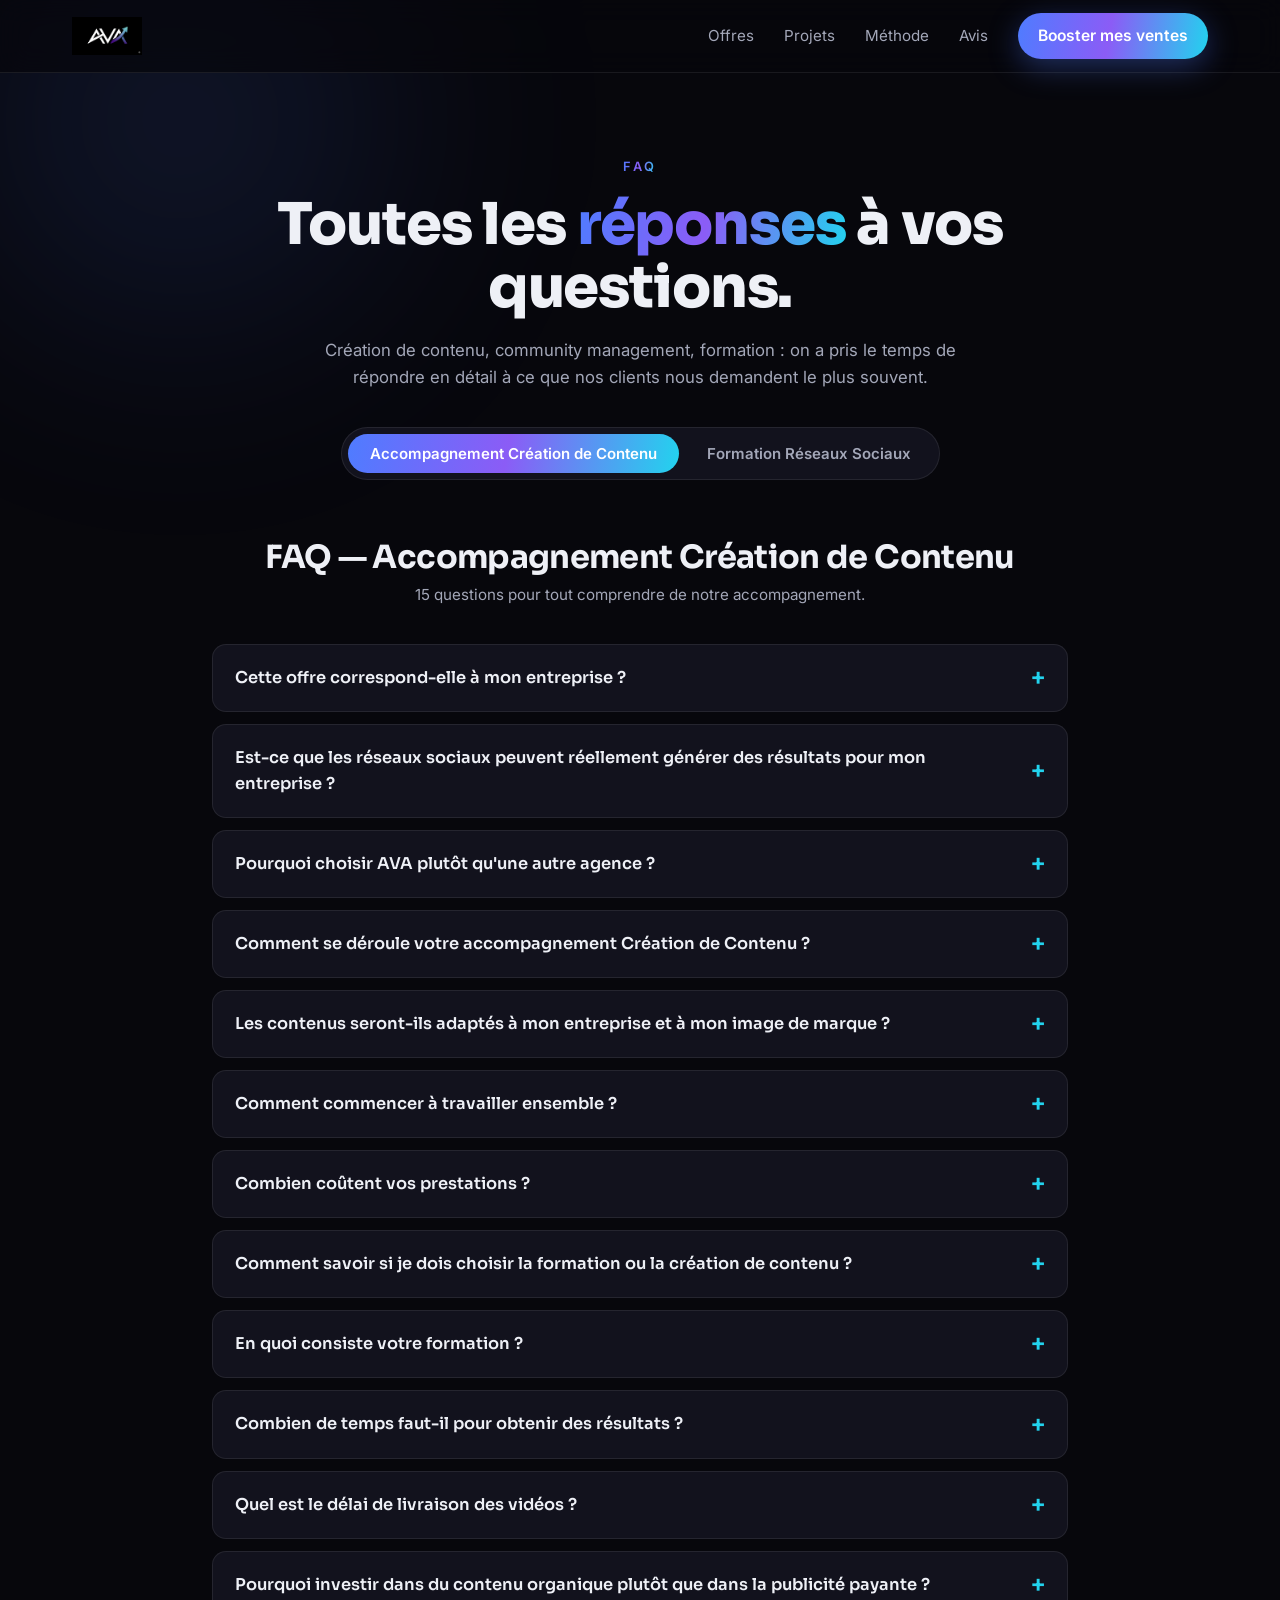
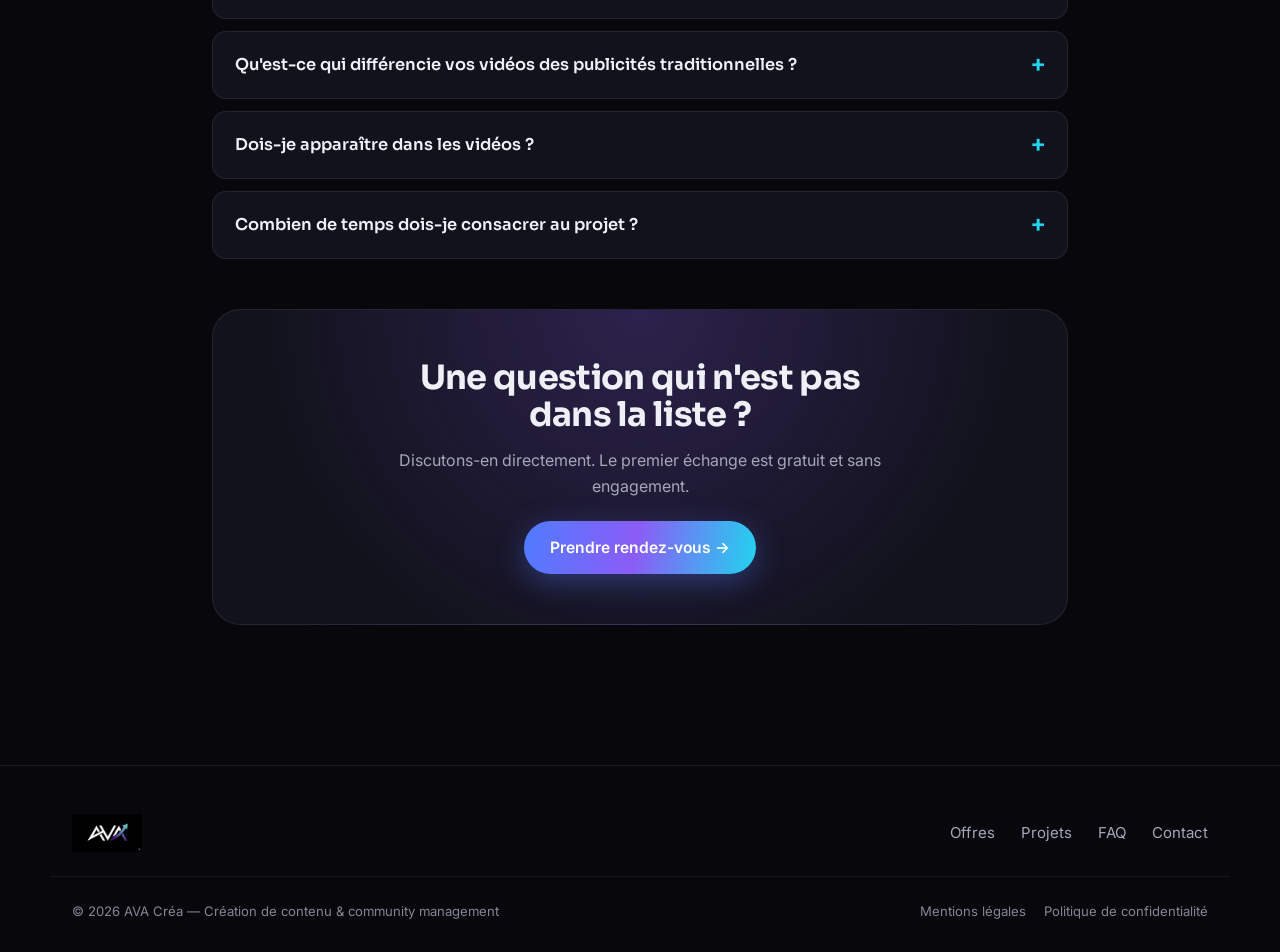
==== faq.html @ 5c10e9db "finir site AVA Créa : FAQ Ava intégrée, page faq dédiée, bloc preuve, pages légales, SEO - 9 réponse" ====
<!doctype html>
<html lang="fr">
<head>
<meta charset="utf-8" />
<meta name="viewport" content="width=device-width, initial-scale=1" />
<title>FAQ — AVA Créa</title>
<meta name="description" content="Toutes les réponses à vos questions sur la création de contenu vidéo, le community management et la formation réseaux sociaux par AVA Créa." />
<link rel="canonical" href="https://avacrea.fr/faq.html" />
<link rel="icon" type="image/png" href="images/logo-ava-noir.png" />

<!-- Open Graph -->
<meta property="og:type" content="website" />
<meta property="og:locale" content="fr_FR" />
<meta property="og:site_name" content="AVA Créa" />
<meta property="og:title" content="FAQ — AVA Créa" />
<meta property="og:description" content="Toutes les réponses à vos questions sur l'accompagnement Création de Contenu et la Formation Réseaux Sociaux." />
<meta property="og:url" content="https://avacrea.fr/faq.html" />
<meta property="og:image" content="https://avacrea.fr/images/og-cover.jpg" />

<link rel="preconnect" href="https://fonts.googleapis.com">
<link rel="preconnect" href="https://fonts.gstatic.com" crossorigin>
<link href="https://fonts.googleapis.com/css2?family=Sora:wght@400;500;600;700;800&family=Inter:wght@300;400;500;600;700&display=swap" rel="stylesheet">
<style>
:root{
  --bg:#07070c; --bg2:#0d0d16; --card:#12121d; --line:rgba(255,255,255,.08);
  --txt:#eef0f6; --muted:#a3a7b8;
  --b:#4f7cff; --v:#8b5cf6; --c:#22d3ee;
  --grad:linear-gradient(100deg,#4f7cff 0%,#8b5cf6 48%,#22d3ee 100%);
  --grad-soft:linear-gradient(100deg,rgba(79,124,255,.18),rgba(139,92,246,.14),rgba(34,211,238,.16));
  --maxw:900px;
}
*{box-sizing:border-box;margin:0;padding:0}
html{scroll-behavior:smooth}
body{background:var(--bg);color:var(--txt);font-family:Inter,system-ui,sans-serif;line-height:1.6;overflow-x:hidden;-webkit-font-smoothing:antialiased}
h1,h2,h3{font-family:Sora,sans-serif;line-height:1.1;letter-spacing:-.02em}
a{color:inherit;text-decoration:none}
.wrap{max-width:var(--maxw);margin:0 auto;padding:0 22px}
.grad-txt{background:var(--grad);-webkit-background-clip:text;background-clip:text;color:transparent}
.btn{display:inline-flex;align-items:center;gap:.5em;font-weight:600;font-size:.98rem;padding:14px 26px;border-radius:999px;cursor:pointer;border:0;transition:.25s transform,.25s box-shadow}
.btn-primary{background:var(--grad);color:#fff;box-shadow:0 8px 30px rgba(79,124,255,.35)}
.btn-primary:hover{transform:translateY(-2px);box-shadow:0 12px 40px rgba(139,92,246,.5)}
.btn-ghost{background:rgba(255,255,255,.05);color:var(--txt);border:1px solid var(--line)}
.btn-ghost:hover{background:rgba(255,255,255,.1)}
.eyebrow{font-family:Inter;font-weight:600;font-size:.8rem;letter-spacing:.22em;text-transform:uppercase}
.glow{position:fixed;inset:0;z-index:-1;pointer-events:none}
.glow:before{content:"";position:absolute;width:600px;height:600px;border-radius:50%;filter:blur(120px);opacity:.4;background:radial-gradient(circle,rgba(79,124,255,.5),transparent 70%);top:-180px;left:-120px}

/* NAV */
nav{position:sticky;top:0;z-index:50;backdrop-filter:blur(14px);background:rgba(7,7,12,.7);border-bottom:1px solid var(--line)}
nav .nav-wrap{max-width:1180px;margin:0 auto;padding:0 22px;display:flex;align-items:center;justify-content:space-between;height:72px}
.logo{display:flex;align-items:center;gap:10px;font-family:Sora;font-weight:800;font-size:1.25rem}
.logo img{height:38px;width:auto}
nav .links{display:flex;align-items:center;gap:30px;font-size:.95rem;color:var(--muted)}
nav .links a:hover{color:var(--txt)}
@media(max-width:720px){nav .links{display:none}}

/* HERO */
.hero{text-align:center;padding:80px 0 30px}
.hero h1{font-size:clamp(2.2rem,5vw,3.6rem);font-weight:800;max-width:18ch;margin:0 auto 18px}
.hero p{color:var(--muted);font-size:1.05rem;max-width:60ch;margin:0 auto 36px}
.tabs{display:inline-flex;background:var(--card);border:1px solid var(--line);border-radius:999px;padding:6px;gap:6px}
.tab{padding:10px 22px;border-radius:999px;cursor:pointer;font-weight:600;font-size:.94rem;color:var(--muted);background:transparent;border:0;font-family:inherit;transition:.2s}
.tab.active{background:var(--grad);color:#fff}
.tab:not(.active):hover{color:var(--txt)}

/* FAQ blocks */
.faq-section{padding:30px 0 80px}
.faq-block{display:none}
.faq-block.active{display:block}
.faq-block h2{font-size:clamp(1.4rem,2.6vw,2rem);font-weight:700;text-align:center;margin-bottom:8px}
.faq-block .sub-head{color:var(--muted);text-align:center;margin-bottom:36px;font-size:.95rem}
.faq-list{display:grid;gap:12px}
.faq-list details{background:var(--card);border:1px solid var(--line);border-radius:14px;padding:0 22px;transition:.2s border-color}
.faq-list details[open]{border-color:rgba(139,92,246,.4)}
.faq-list summary{cursor:pointer;list-style:none;padding:20px 0;font-family:Sora;font-weight:600;font-size:1.02rem;display:flex;justify-content:space-between;gap:16px;align-items:center}
.faq-list summary::-webkit-details-marker{display:none}
.faq-list summary:after{content:"+";font-size:1.5rem;color:var(--c);transition:.2s;line-height:1;flex-shrink:0}
.faq-list details[open] summary:after{transform:rotate(45deg)}
.faq-list .a{color:var(--muted);padding:0 0 22px;font-size:.97rem;white-space:pre-line;line-height:1.7}

/* FINAL CTA */
.final{position:relative;text-align:center;border:1px solid var(--line);border-radius:28px;padding:50px 24px;background:radial-gradient(circle at 50% 0%,rgba(139,92,246,.22),transparent 70%),var(--card);margin-top:50px}
.final h3{font-size:clamp(1.4rem,3vw,2.1rem);max-width:20ch;margin:0 auto 14px;font-family:Sora;font-weight:700}
.final p{color:var(--muted);max-width:54ch;margin:0 auto 22px}

/* FOOTER */
footer{border-top:1px solid var(--line);padding:48px 0 30px;margin-top:60px;color:var(--muted)}
footer .grid{max-width:1180px;margin:0 auto;padding:0 22px;display:flex;justify-content:space-between;gap:30px;flex-wrap:wrap;align-items:center}
footer .grid .links{display:flex;gap:26px;flex-wrap:wrap;font-size:.94rem}
footer .legal{max-width:1180px;margin:24px auto 0;padding:24px 22px 0;border-top:1px solid var(--line);display:flex;justify-content:space-between;gap:20px;flex-wrap:wrap;font-size:.82rem;opacity:.8}
footer .legal .links{display:flex;gap:18px;font-size:.82rem}
footer a:hover{color:#fff}
</style>

<!-- JSON-LD FAQPage : double bloc -->
<script type="application/ld+json" id="faq-schema"></script>
</head>
<body>
<div class="glow"></div>

<nav>
  <div class="nav-wrap">
    <a href="index.html" class="logo" aria-label="AVA Créa - accueil"><img src="images/logo-ava-noir.png" alt="AVA Créa"></a>
    <div class="links">
      <a href="index.html#offres">Offres</a>
      <a href="index.html#projets">Projets</a>
      <a href="index.html#process">Méthode</a>
      <a href="index.html#avis">Avis</a>
      <a href="index.html#contact" class="btn btn-primary" style="padding:10px 20px">Booster mes ventes</a>
    </div>
  </div>
</nav>

<header class="hero">
  <div class="wrap">
    <span class="eyebrow grad-txt">FAQ</span>
    <h1 style="margin-top:14px">Toutes les <span class="grad-txt">réponses</span> à vos questions.</h1>
    <p>Création de contenu, community management, formation : on a pris le temps de répondre en détail à ce que nos clients nous demandent le plus souvent.</p>
    <div class="tabs" role="tablist">
      <button class="tab active" data-target="creation" role="tab">Accompagnement Création de Contenu</button>
      <button class="tab" data-target="formation" role="tab">Formation Réseaux Sociaux</button>
    </div>
  </div>
</header>

<section class="faq-section">
  <div class="wrap">

    <div class="faq-block active" id="creation">
      <h2>FAQ — Accompagnement Création de Contenu</h2>
      <p class="sub-head">15 questions pour tout comprendre de notre accompagnement.</p>
      <div class="faq-list" id="list-creation"></div>
    </div>

    <div class="faq-block" id="formation">
      <h2>FAQ — Formation Réseaux Sociaux</h2>
      <p class="sub-head">12 questions pour savoir si la formation est faite pour vous.</p>
      <div class="faq-list" id="list-formation"></div>
    </div>

    <div class="final">
      <h3>Une question qui n'est pas dans la liste ?</h3>
      <p>Discutons-en directement. Le premier échange est gratuit et sans engagement.</p>
      <a href="index.html#contact" class="btn btn-primary">Prendre rendez-vous →</a>
    </div>
  </div>
</section>

<footer>
  <div class="grid">
    <a href="index.html" class="logo" aria-label="AVA Créa - accueil"><img src="images/logo-ava-noir.png" alt="AVA Créa"></a>
    <div class="links">
      <a href="index.html#offres">Offres</a><a href="index.html#projets">Projets</a><a href="faq.html">FAQ</a><a href="index.html#contact">Contact</a>
    </div>
  </div>
  <div class="legal">
    <div>© 2026 AVA Créa — Création de contenu &amp; community management</div>
    <div class="links">
      <a href="mentions-legales.html">Mentions légales</a>
      <a href="politique-confidentialite.html">Politique de confidentialité</a>
    </div>
  </div>
</footer>

<script>
// FAQ Création de Contenu : 9 home + 6 supplémentaires
const faqCreation = [
  ["Cette offre correspond-elle à mon entreprise ?","Chez AVA, nous accompagnons les PME, commerces, startups et entreprises ambitieuses qui souhaitent développer leur notoriété, attirer de nouveaux clients et accélérer leur croissance grâce aux réseaux sociaux.\n\nChaque entreprise est différente. C'est pourquoi nous construisons une stratégie sur mesure en fonction de votre marché, de vos objectifs et de vos ressources, que vous démarriez de zéro ou que vous disposiez déjà d'une communauté.\n\nNotre accompagnement est conçu pour les entreprises qui voient les réseaux sociaux comme un véritable levier de développement. Si vous recherchez une approche durable, basée sur la stratégie, la créativité et la performance, nous sommes faits pour travailler ensemble.\n\nEn revanche, si votre objectif est uniquement d'obtenir des résultats instantanés sans investissement ni vision à long terme, notre méthode ne sera probablement pas la plus adaptée."],
  ["Est-ce que les réseaux sociaux peuvent réellement générer des résultats pour mon entreprise ?","Oui, à condition de s'appuyer sur une stratégie solide et de travailler avec régularité.\n\nChez AVA, nous ne cherchons pas à courir après les tendances du moment ou la viralité à tout prix. Nous créons des contenus vidéo stratégiques conçus pour répondre à des objectifs concrets : développer votre visibilité, renforcer votre image de marque, attirer des prospects qualifiés et contribuer à la croissance de votre activité.\n\nChaque entreprise ayant ses propres enjeux, nous définissons ensemble des objectifs clairs, analysons les performances et ajustons continuellement la stratégie pour maximiser les résultats.\n\nLes réseaux sociaux ne sont pas une solution miracle. En revanche, lorsqu'ils sont intégrés à une stratégie cohérente et orientée performance, ils deviennent un véritable moteur de croissance pour votre entreprise."],
  ["Pourquoi choisir AVA plutôt qu'une autre agence ?","Parce que nous ne créons pas du contenu pour remplir un calendrier éditorial.\n\nChez AVA, chaque vidéo est pensée comme un outil de développement pour votre entreprise. Notre approche combine stratégie marketing, création de contenus engageants et accompagnement personnalisé afin de transformer les réseaux sociaux en véritable levier de croissance.\n\nCe qui nous différencie :\n• Une stratégie adaptée à vos objectifs et à votre marché\n• Des contenus conçus pour capter l'attention et générer de l'engagement\n• Une approche qui associe les codes du divertissement aux objectifs du marketing\n• Un suivi transparent et un accompagnement à chaque étape\n• Une vision long terme orientée résultats et développement\n\nNotre objectif n'est pas simplement de publier des vidéos, mais de vous aider à développer votre visibilité, renforcer votre image de marque et créer davantage d'opportunités commerciales."],
  ["Comment se déroule votre accompagnement Création de Contenu ?","Chaque entreprise a des besoins différents. C'est pourquoi nous proposons un accompagnement entièrement personnalisé.\n\nNous pouvons intervenir à chaque étape de votre présence sur les réseaux sociaux, de la création de vos comptes jusqu'à la gestion complète de votre communication :\n• Définition de la stratégie de contenu\n• Création et optimisation de vos profils\n• Recherche d'idées et rédaction des scripts\n• Organisation et réalisation des tournages\n• Montage et optimisation des vidéos\n• Publication des contenus\n• Community management et gestion de votre communauté\n• Analyse des performances et ajustements stratégiques\n\nVous avez également la possibilité de choisir uniquement les services dont vous avez besoin. Que vous souhaitiez déléguer l'ensemble de votre communication ou simplement la création de vidéos, nous nous adaptons à vos objectifs, votre budget et votre organisation.\n\nNotre objectif est simple : vous faire gagner du temps tout en développant efficacement votre visibilité en ligne."],
  ["Les contenus seront-ils adaptés à mon entreprise et à mon image de marque ?","Oui, avant toute création de contenu, nous prenons le temps de comprendre votre activité, votre marché, vos clients et les valeurs que vous souhaitez transmettre.\n\nCette phase nous permet de concevoir des contenus cohérents avec votre identité et adaptés aux attentes de votre audience. L'objectif est de mettre en avant ce qui vous distingue, tout en conservant une communication naturelle et professionnelle.\n\nChaque entreprise étant unique, les contenus que nous réalisons le sont également."],
  ["Comment commencer à travailler ensemble ?","La première étape consiste à réserver un rendez-vous découverte avec notre équipe.\n\nCet échange nous permet de comprendre votre activité, vos objectifs, votre positionnement et les enjeux spécifiques de votre entreprise.\n\nÀ l'issue de cette discussion, nous vous présentons une proposition adaptée à vos besoins, accompagnée d'une stratégie claire et d'un plan d'action personnalisé.\n\nUne fois le projet validé, nous prenons en charge l'ensemble du processus : stratégie, création de contenus, production vidéo, publication et suivi des performances.\n\nNotre objectif est de construire une collaboration durable, fondée sur la confiance, la transparence et des résultats concrets."],
  ["Combien coûtent vos prestations ?","Nous ne proposons pas de tarif unique, car chaque entreprise a des besoins, des objectifs et des contraintes différents.\n\nLe coût d'un accompagnement dépend notamment du volume de contenu à produire, de la fréquence des tournages, de la complexité des vidéos, des ressources nécessaires et des objectifs de développement de votre entreprise.\n\nNotre approche consiste à construire une solution adaptée à votre situation, plutôt que de vous proposer une formule standard qui ne correspondrait pas forcément à vos besoins.\n\nPour vous établir un devis précis, nous commençons toujours par un échange afin de comprendre votre activité, vos attentes et vos objectifs. À l'issue de cet entretien, nous vous proposons une recommandation claire ainsi qu'un accompagnement sur mesure.\n\nLe premier échange est gratuit et sans engagement."],
  ["Comment savoir si je dois choisir la formation ou la création de contenu ?","Tout dépend de vos ressources, de votre temps disponible et de vos objectifs.\n\nLa formation est idéale si vous souhaitez développer vos compétences en interne et gérer vous-même vos réseaux sociaux sur le long terme.\n\nLa création de contenu est davantage adaptée aux entreprises qui souhaitent gagner du temps et bénéficier directement de l'expertise d'une équipe spécialisée.\n\nLors de notre premier échange, nous vous aidons à identifier la solution la plus pertinente pour votre situation."],
  ["En quoi consiste votre formation ?","Notre formation vous apprend à gérer vos réseaux sociaux de manière autonome, de la stratégie à la création de contenu.\n\nVous apprendrez à trouver des idées de vidéos, créer des contenus performants, comprendre les mécanismes de visibilité, convertir votre audience en clients et mettre en place une stratégie adaptée à votre activité.\n\nContrairement à une formation classique, nous ne nous contentons pas de transmettre des connaissances. Nous vous accompagnons également dans la mise en place de votre stratégie, l'analyse de vos résultats et l'amélioration de vos contenus.\n\nL'objectif est de vous donner toutes les compétences nécessaires pour développer durablement votre présence en ligne et devenir une référence dans votre secteur."],
  ["Combien de temps faut-il pour obtenir des résultats ?","Vous commencerez généralement à gagner en visibilité dès les premières semaines. En revanche, comme toute stratégie marketing, les résultats les plus significatifs s'observent généralement après 2 à 3 mois de publication régulière.\n\nNotre objectif est de construire une présence durable qui continue à attirer des clients sur le long terme."],
  ["Quel est le délai de livraison des vidéos ?","Dès que nous avons défini ensemble la stratégie la plus adaptée à votre activité, nous lançons la production des contenus.\n\nLes premières vidéos sont généralement livrées sous 1 à 2 semaines, le temps nécessaire pour créer des contenus impactants, cohérents avec votre positionnement et pensés pour générer des résultats."],
  ["Pourquoi investir dans du contenu organique plutôt que dans la publicité payante ?","La publicité payante peut être un excellent moyen d'obtenir rapidement de la visibilité. Cependant, ses résultats sont généralement liés au budget investi.\n\nLe contenu organique fonctionne différemment. Un contenu pertinent peut continuer à générer de la visibilité, de l'engagement et de la crédibilité longtemps après sa publication.\n\nNotre objectif est de créer des contenus capables d'attirer naturellement l'attention de votre audience et de renforcer durablement votre présence en ligne.\n\nNous considérons le contenu organique comme un véritable actif pour votre entreprise, capable de soutenir votre notoriété et votre développement sur le long terme."],
  ["Qu'est-ce qui différencie vos vidéos des publicités traditionnelles ?","Les publicités traditionnelles cherchent souvent à vendre immédiatement en mettant en avant un produit ou un service.\n\nNotre approche est différente.\n\nNous créons des contenus conçus pour les usages actuels des réseaux sociaux : des vidéos dynamiques, engageantes et pensées pour capter l'attention dès les premières secondes.\n\nL'objectif n'est pas de produire une publicité qui ressemble à une publicité, mais un contenu que votre audience prend réellement plaisir à regarder.\n\nCette approche favorise naturellement l'engagement, la mémorisation et l'intérêt pour votre entreprise."],
  ["Dois-je apparaître dans les vidéos ?","Pas nécessairement. Tout dépend de vos préférences et de votre niveau de confort.\n\nNous accompagnons aussi bien des dirigeants qui souhaitent être au cœur de leur communication que des entreprises qui préfèrent rester en retrait. Dans ce cas, nous mettons en place des formats adaptés : vidéos de présentation, prises de vue de vos locaux, de votre équipe, de vos réalisations, motion design, voix off ou tout autre contenu pertinent.\n\nNotre force est de nous adapter à chaque situation et de trouver la meilleure approche pour valoriser votre activité, avec ou sans votre présence à l'écran."],
  ["Combien de temps dois-je consacrer au projet ?","Si vous n'apparaissez pas dans les vidéos, votre implication peut être très limitée.\n\nNous prenons généralement 1 à 2 heures au démarrage afin de comprendre votre activité, définir la stratégie et identifier vos objectifs. Une fois cette étape réalisée, nous pouvons gérer la production des contenus de manière autonome.\n\nPar la suite, votre intervention se limite principalement à nous informer d'éventuelles nouveautés : lancement d'une offre, promotion, événement, nouveau service ou toute information que vous souhaiteriez mettre en avant dans votre communication.\n\nNotre objectif est justement de vous faire gagner du temps en prenant en charge le maximum d'éléments opérationnels."],
];

// FAQ Formation : 2 home + 10 supplémentaires
const faqFormation = [
  ["Comment savoir si je dois choisir la formation ou la création de contenu ?","Tout dépend de vos ressources, de votre temps disponible et de vos objectifs.\n\nLa formation est idéale si vous souhaitez développer vos compétences en interne et gérer vous-même vos réseaux sociaux sur le long terme.\n\nLa création de contenu est davantage adaptée aux entreprises qui souhaitent gagner du temps et bénéficier directement de l'expertise d'une équipe spécialisée.\n\nLors de notre premier échange, nous vous aidons à identifier la solution la plus pertinente pour votre situation."],
  ["En quoi consiste votre formation ?","Notre formation vous apprend à gérer vos réseaux sociaux de manière autonome, de la stratégie à la création de contenu.\n\nVous apprendrez à trouver des idées de vidéos, créer des contenus performants, comprendre les mécanismes de visibilité, convertir votre audience en clients et mettre en place une stratégie adaptée à votre activité.\n\nContrairement à une formation classique, nous ne nous contentons pas de transmettre des connaissances. Nous vous accompagnons également dans la mise en place de votre stratégie, l'analyse de vos résultats et l'amélioration de vos contenus.\n\nL'objectif est de vous donner toutes les compétences nécessaires pour développer durablement votre présence en ligne et devenir une référence dans votre secteur."],
  ["À qui s'adresse la formation ?","Cette formation s'adresse aux entrepreneurs, indépendants, artisans, commerçants et petites entreprises qui souhaitent développer leur visibilité sur les réseaux sociaux tout en gardant le contrôle de leur communication.\n\nElle est particulièrement adaptée aux personnes qui disposent d'un budget limité ou qui préfèrent créer leurs contenus elles-mêmes afin de gagner en autonomie.\n\nL'objectif est de vous fournir une méthode simple et efficace pour communiquer régulièrement, développer votre audience et attirer de nouveaux clients."],
  ["Comment se déroule la formation ?","La formation se déroule à distance sous forme de sessions individuelles en visioconférence.\n\nNous travaillons ensemble sur les fondamentaux des réseaux sociaux, la création de contenus performants, le montage vidéo, les mécanismes de viralité et les méthodes permettant de produire du contenu efficacement.\n\nL'objectif est de vous transmettre une méthode claire et applicable afin que vous puissiez développer votre visibilité et devenir autonome dans la création de contenu."],
  ["Est-ce que la création de contenu va me prendre beaucoup de temps ?","Non.\n\nContrairement aux idées reçues, il n'est pas nécessaire de passer plusieurs heures par jour sur les réseaux sociaux pour obtenir des résultats.\n\nAu cours de la formation, vous apprendrez à organiser votre production de contenu, optimiser votre temps et mettre en place des méthodes simples pour créer plusieurs vidéos en une seule session de travail.\n\nL'objectif est de rendre la création de contenu efficace et compatible avec votre activité professionnelle."],
  ["Est-ce que la formation peut m'aider à générer davantage de ventes ?","Oui, à condition d'appliquer les méthodes enseignées avec régularité.\n\nLa formation a pour objectif de vous aider à développer votre visibilité, attirer une audience qualifiée et renforcer votre crédibilité sur les réseaux sociaux.\n\nPour de nombreuses entreprises, cette visibilité se traduit ensuite par davantage de demandes de renseignements, de prospects et d'opportunités commerciales."],
  ["En combien de temps puis-je obtenir des résultats ?","Les délais varient selon votre secteur d'activité, votre point de départ et votre implication.\n\nCertaines personnes constatent une progression de leur visibilité dès les premières semaines et commencent à générer leurs premières opportunités commerciales pendant la formation.\n\nNotre objectif est avant tout de vous transmettre une méthode durable qui continue de produire des résultats bien après la fin de l'accompagnement."],
  ["Combien de temps dure la formation ?","La formation se déroule généralement sur une période de 2 à 3 mois, à raison d'une séance d'environ une heure par semaine en visioconférence.\n\nCe format permet d'avancer progressivement, de mettre en pratique les conseils entre chaque session et de bénéficier d'un véritable suivi personnalisé.\n\nEntre les séances, nous analysons ensemble vos contenus, corrigeons ce qui peut être amélioré et ajustons votre stratégie afin de vous aider à obtenir les meilleurs résultats possibles."],
  ["Est-ce que je dois montrer mon visage ?","Non, ce n'est pas une obligation.\n\nNous adaptons les formats de contenu à votre activité, à votre personnalité et à vos préférences.\n\nSelon votre secteur, il est possible de mettre en avant vos produits, vos réalisations, vos équipes, vos locaux ou encore les coulisses de votre entreprise sans apparaître directement à l'écran.\n\nNotre objectif est de construire une stratégie avec laquelle vous êtes pleinement à l'aise."],
  ["Dois-je déjà être à l'aise devant la caméra ?","Pas du tout.\n\nLa majorité des entrepreneurs que nous accompagnons n'ont jamais créé de contenu professionnel avant de travailler avec nous.\n\nNous vous guidons progressivement afin de vous aider à gagner en confiance et à trouver un style de communication naturel et adapté à votre personnalité.\n\nL'objectif n'est pas d'être acteur, mais de communiquer efficacement auprès de votre audience."],
  ["Est-ce que je peux former mes salariés ?","Oui, tout à fait.\n\nLa formation peut être suivie par le dirigeant, un salarié ou plusieurs membres de votre équipe.\n\nNous adaptons l'accompagnement au niveau et aux objectifs des participants afin qu'ils puissent appliquer les méthodes enseignées directement dans leur environnement de travail.\n\nC'est une solution idéale pour les entreprises qui souhaitent développer leurs compétences en interne et gagner en autonomie dans la création de contenu."],
  ["Comment démarrer ?","La première étape consiste à nous contacter afin d'échanger sur votre activité, vos objectifs et vos besoins.\n\nCet échange nous permet de vérifier que la formation correspond à votre situation et de construire un accompagnement adapté à votre niveau et à vos ambitions."],
];

function fill(listId, data){
  const el = document.getElementById(listId);
  data.forEach(([q,a])=>{
    el.insertAdjacentHTML('beforeend', `<details><summary>${q}</summary><div class="a">${a}</div></details>`);
  });
}
fill('list-creation', faqCreation);
fill('list-formation', faqFormation);

// Tabs
document.querySelectorAll('.tab').forEach(t=>{
  t.addEventListener('click', ()=>{
    document.querySelectorAll('.tab').forEach(x=>x.classList.remove('active'));
    document.querySelectorAll('.faq-block').forEach(x=>x.classList.remove('active'));
    t.classList.add('active');
    document.getElementById(t.dataset.target).classList.add('active');
  });
});

// JSON-LD FAQPage (union des 2 blocs, pour rich snippets)
document.getElementById('faq-schema').textContent = JSON.stringify({
  "@context": "https://schema.org",
  "@type": "FAQPage",
  "mainEntity": [...faqCreation, ...faqFormation].map(([q,a])=>({
    "@type":"Question","name":q,"acceptedAnswer":{"@type":"Answer","text":a}
  }))
});
</script>
</body>
</html>
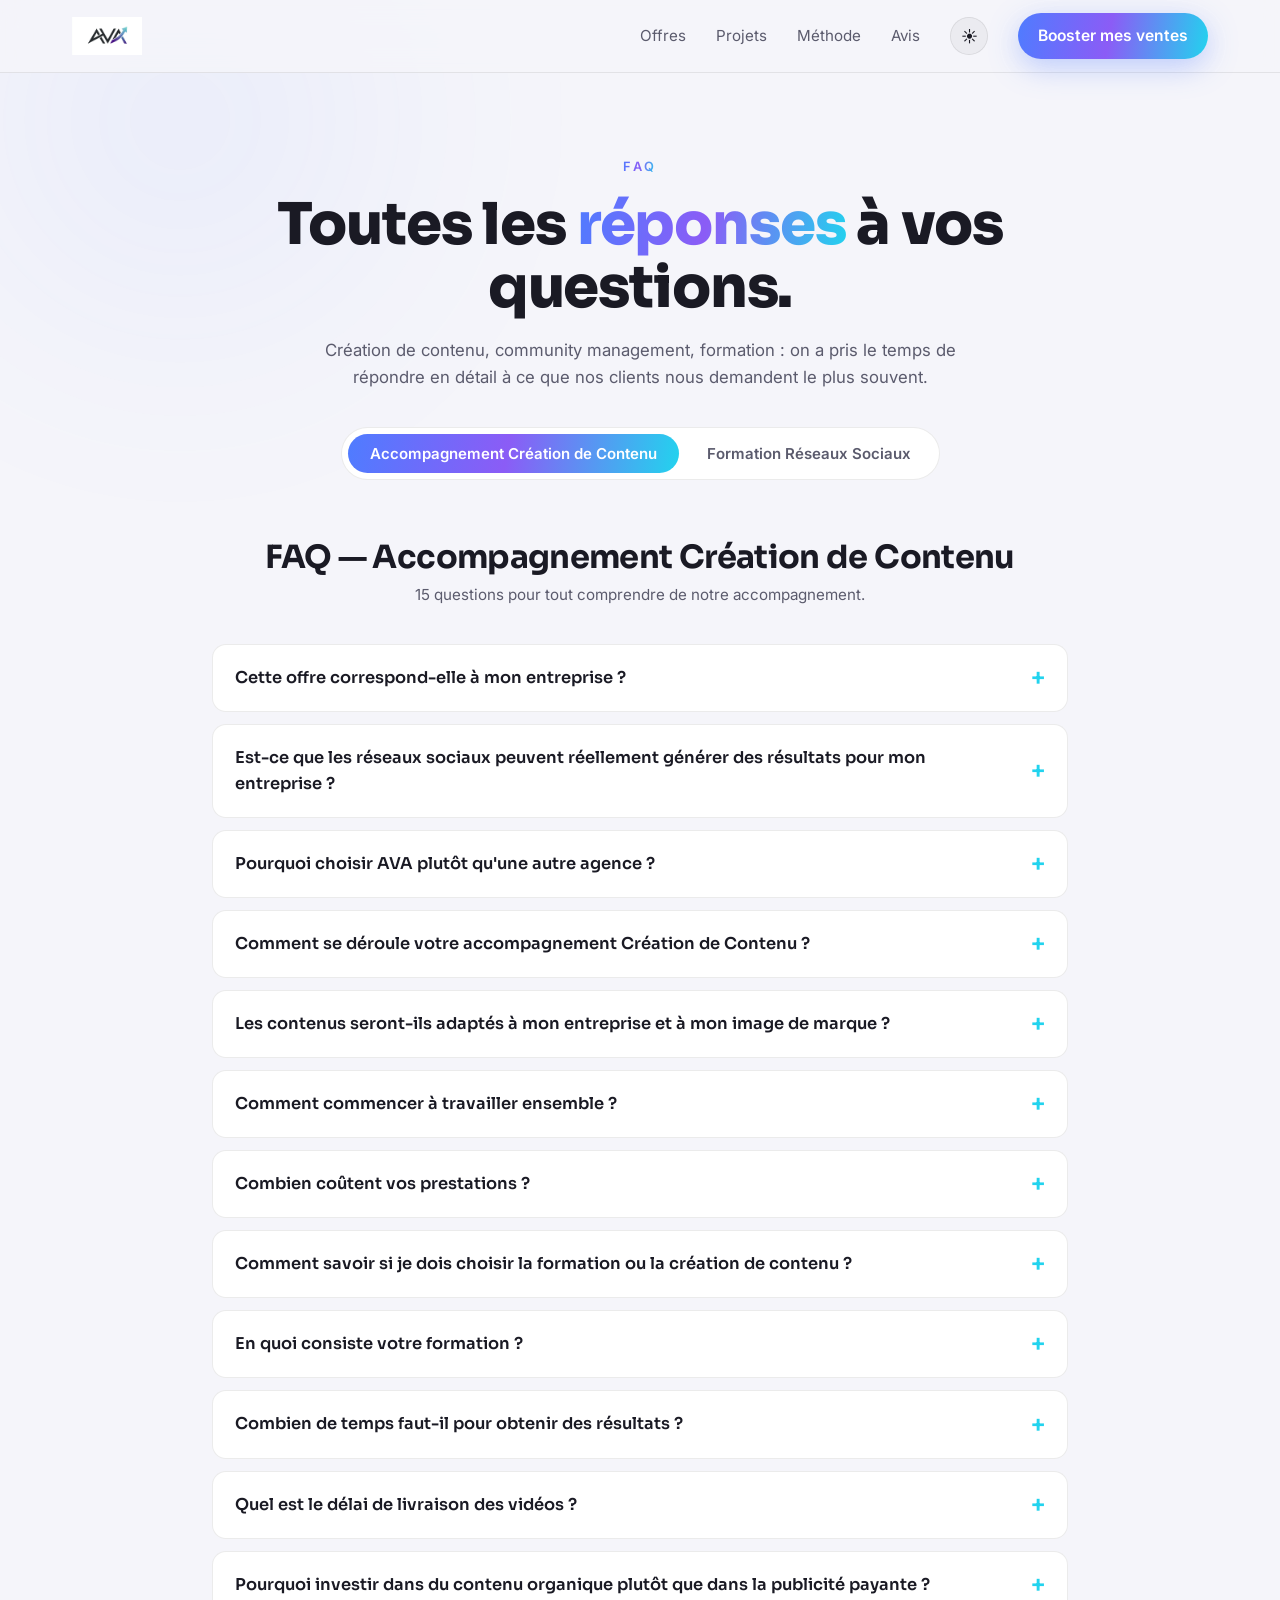
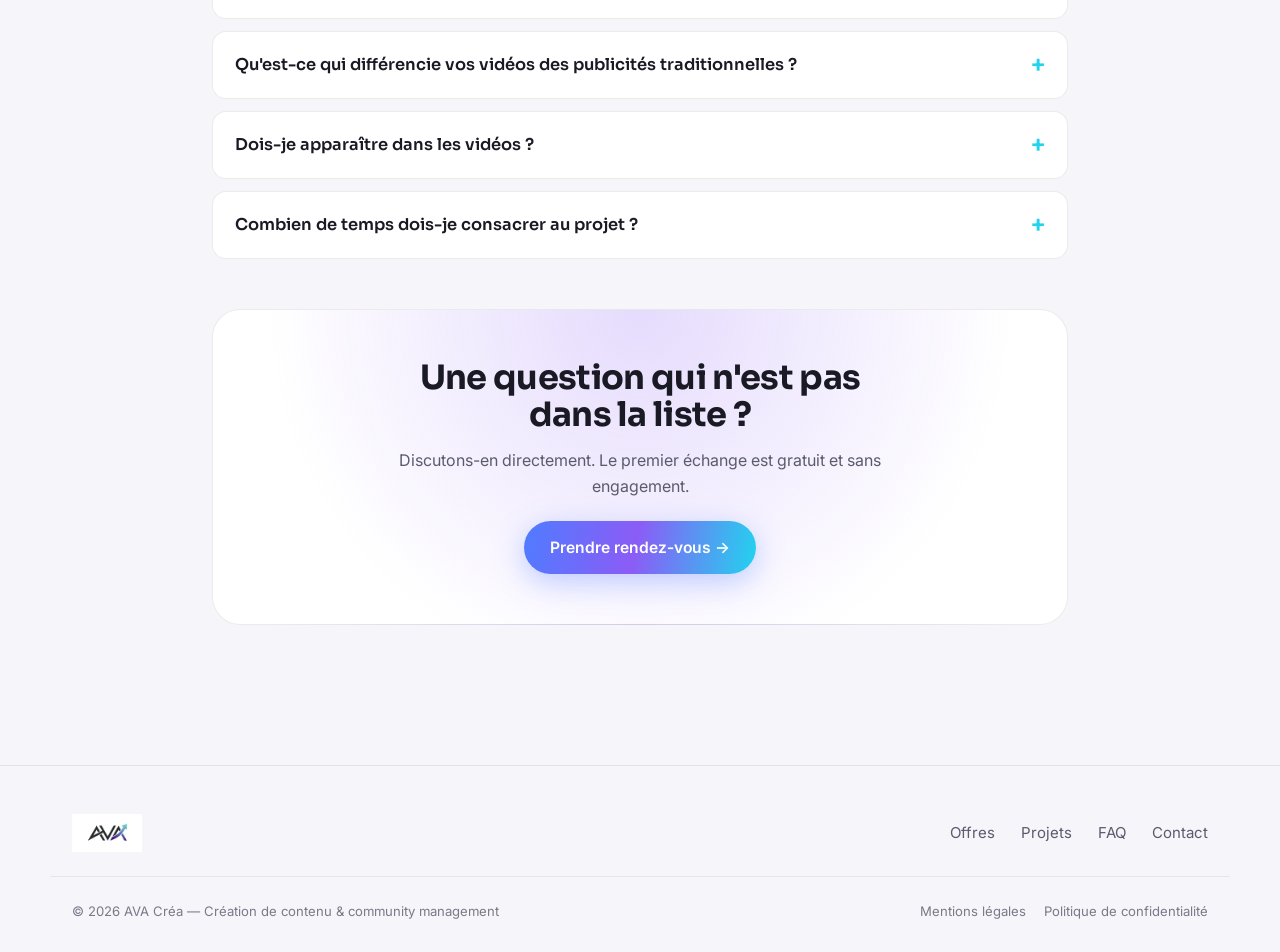
==== commit e276a0d1: "ajout toggle thème clair/sombre + switch logo automatique - theme.js : toggle + persistance localSto" ====
--- a/faq.html
+++ b/faq.html
@@ -23,11 +23,21 @@
 <style>
 :root{
   --bg:#07070c; --bg2:#0d0d16; --card:#12121d; --line:rgba(255,255,255,.08);
-  --txt:#eef0f6; --muted:#a3a7b8;
+  --txt:#eef0f6; --muted:#a3a7b8; --ink:#fff;
   --b:#4f7cff; --v:#8b5cf6; --c:#22d3ee;
   --grad:linear-gradient(100deg,#4f7cff 0%,#8b5cf6 48%,#22d3ee 100%);
   --grad-soft:linear-gradient(100deg,rgba(79,124,255,.18),rgba(139,92,246,.14),rgba(34,211,238,.16));
+  --nav-bg:rgba(7,7,12,.7);
+  --ghost-bg:rgba(255,255,255,.05); --ghost-bg-hover:rgba(255,255,255,.1);
+  --glow-op:.4;
   --maxw:900px;
+}
+:root[data-theme="light"]{
+  --bg:#f5f5fa; --bg2:#ffffff; --card:#ffffff; --line:rgba(0,0,0,.08);
+  --txt:#1a1a24; --muted:#5b5b6d; --ink:#0a0a14;
+  --nav-bg:rgba(245,245,250,.85);
+  --ghost-bg:rgba(0,0,0,.04); --ghost-bg-hover:rgba(0,0,0,.08);
+  --glow-op:.2;
 }
 *{box-sizing:border-box;margin:0;padding:0}
 html{scroll-behavior:smooth}
@@ -39,14 +49,14 @@
 .btn{display:inline-flex;align-items:center;gap:.5em;font-weight:600;font-size:.98rem;padding:14px 26px;border-radius:999px;cursor:pointer;border:0;transition:.25s transform,.25s box-shadow}
 .btn-primary{background:var(--grad);color:#fff;box-shadow:0 8px 30px rgba(79,124,255,.35)}
 .btn-primary:hover{transform:translateY(-2px);box-shadow:0 12px 40px rgba(139,92,246,.5)}
-.btn-ghost{background:rgba(255,255,255,.05);color:var(--txt);border:1px solid var(--line)}
-.btn-ghost:hover{background:rgba(255,255,255,.1)}
+.btn-ghost{background:var(--ghost-bg);color:var(--txt);border:1px solid var(--line)}
+.btn-ghost:hover{background:var(--ghost-bg-hover)}
 .eyebrow{font-family:Inter;font-weight:600;font-size:.8rem;letter-spacing:.22em;text-transform:uppercase}
 .glow{position:fixed;inset:0;z-index:-1;pointer-events:none}
-.glow:before{content:"";position:absolute;width:600px;height:600px;border-radius:50%;filter:blur(120px);opacity:.4;background:radial-gradient(circle,rgba(79,124,255,.5),transparent 70%);top:-180px;left:-120px}
+.glow:before{content:"";position:absolute;width:600px;height:600px;border-radius:50%;filter:blur(120px);opacity:var(--glow-op);background:radial-gradient(circle,rgba(79,124,255,.5),transparent 70%);top:-180px;left:-120px}
 
 /* NAV */
-nav{position:sticky;top:0;z-index:50;backdrop-filter:blur(14px);background:rgba(7,7,12,.7);border-bottom:1px solid var(--line)}
+nav{position:sticky;top:0;z-index:50;backdrop-filter:blur(14px);background:var(--nav-bg);border-bottom:1px solid var(--line)}
 nav .nav-wrap{max-width:1180px;margin:0 auto;padding:0 22px;display:flex;align-items:center;justify-content:space-between;height:72px}
 .logo{display:flex;align-items:center;gap:10px;font-family:Sora;font-weight:800;font-size:1.25rem}
 .logo img{height:38px;width:auto}
@@ -89,23 +99,30 @@
 footer .grid .links{display:flex;gap:26px;flex-wrap:wrap;font-size:.94rem}
 footer .legal{max-width:1180px;margin:24px auto 0;padding:24px 22px 0;border-top:1px solid var(--line);display:flex;justify-content:space-between;gap:20px;flex-wrap:wrap;font-size:.82rem;opacity:.8}
 footer .legal .links{display:flex;gap:18px;font-size:.82rem}
-footer a:hover{color:#fff}
+footer a:hover{color:var(--ink)}
+.theme-toggle{background:var(--ghost-bg);border:1px solid var(--line);color:var(--txt);width:38px;height:38px;border-radius:50%;cursor:pointer;display:grid;place-items:center;font-size:1rem;transition:.2s background,.2s transform;font-family:inherit}
+.theme-toggle:hover{background:var(--ghost-bg-hover);transform:scale(1.08)}
+.logo .logo-light{display:none}
+[data-theme="light"] .logo .logo-dark{display:none}
+[data-theme="light"] .logo .logo-light{display:block}
 </style>
 
 <!-- JSON-LD FAQPage : double bloc -->
 <script type="application/ld+json" id="faq-schema"></script>
+<script src="theme.js"></script>
 </head>
 <body>
 <div class="glow"></div>
 
 <nav>
   <div class="nav-wrap">
-    <a href="index.html" class="logo" aria-label="AVA Créa - accueil"><img src="images/logo-ava-noir.png" alt="AVA Créa"></a>
+    <a href="index.html" class="logo" aria-label="AVA Créa - accueil"><img class="logo-dark" src="images/logo-ava-noir.png" alt="AVA Créa"><img class="logo-light" src="images/logo-ava-blanc.png" alt="AVA Créa"></a>
     <div class="links">
       <a href="index.html#offres">Offres</a>
       <a href="index.html#projets">Projets</a>
       <a href="index.html#process">Méthode</a>
       <a href="index.html#avis">Avis</a>
+      <button class="theme-toggle" data-theme-toggle aria-label="Changer de thème"><span data-theme-icon>☀️</span></button>
       <a href="index.html#contact" class="btn btn-primary" style="padding:10px 20px">Booster mes ventes</a>
     </div>
   </div>
@@ -148,7 +165,7 @@
 
 <footer>
   <div class="grid">
-    <a href="index.html" class="logo" aria-label="AVA Créa - accueil"><img src="images/logo-ava-noir.png" alt="AVA Créa"></a>
+    <a href="index.html" class="logo" aria-label="AVA Créa - accueil"><img class="logo-dark" src="images/logo-ava-noir.png" alt="AVA Créa"><img class="logo-light" src="images/logo-ava-blanc.png" alt="AVA Créa"></a>
     <div class="links">
       <a href="index.html#offres">Offres</a><a href="index.html#projets">Projets</a><a href="faq.html">FAQ</a><a href="index.html#contact">Contact</a>
     </div>
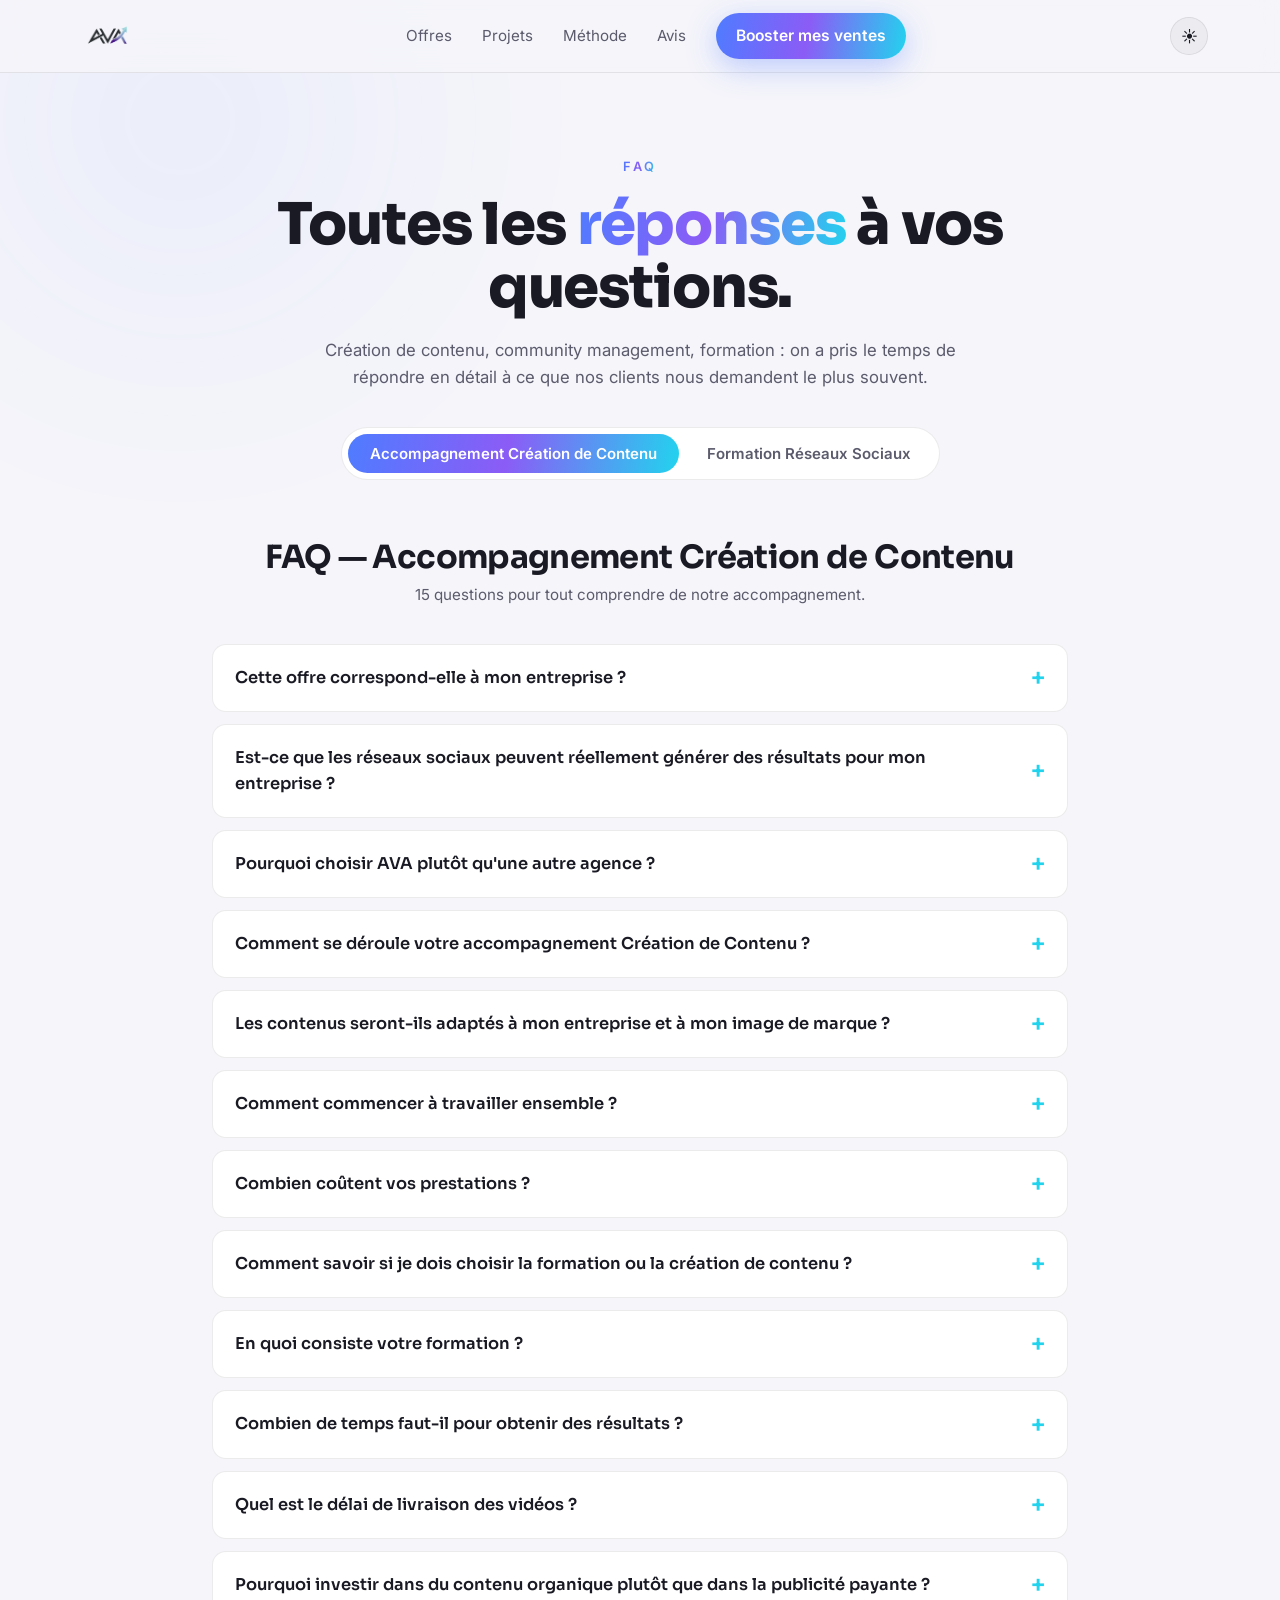
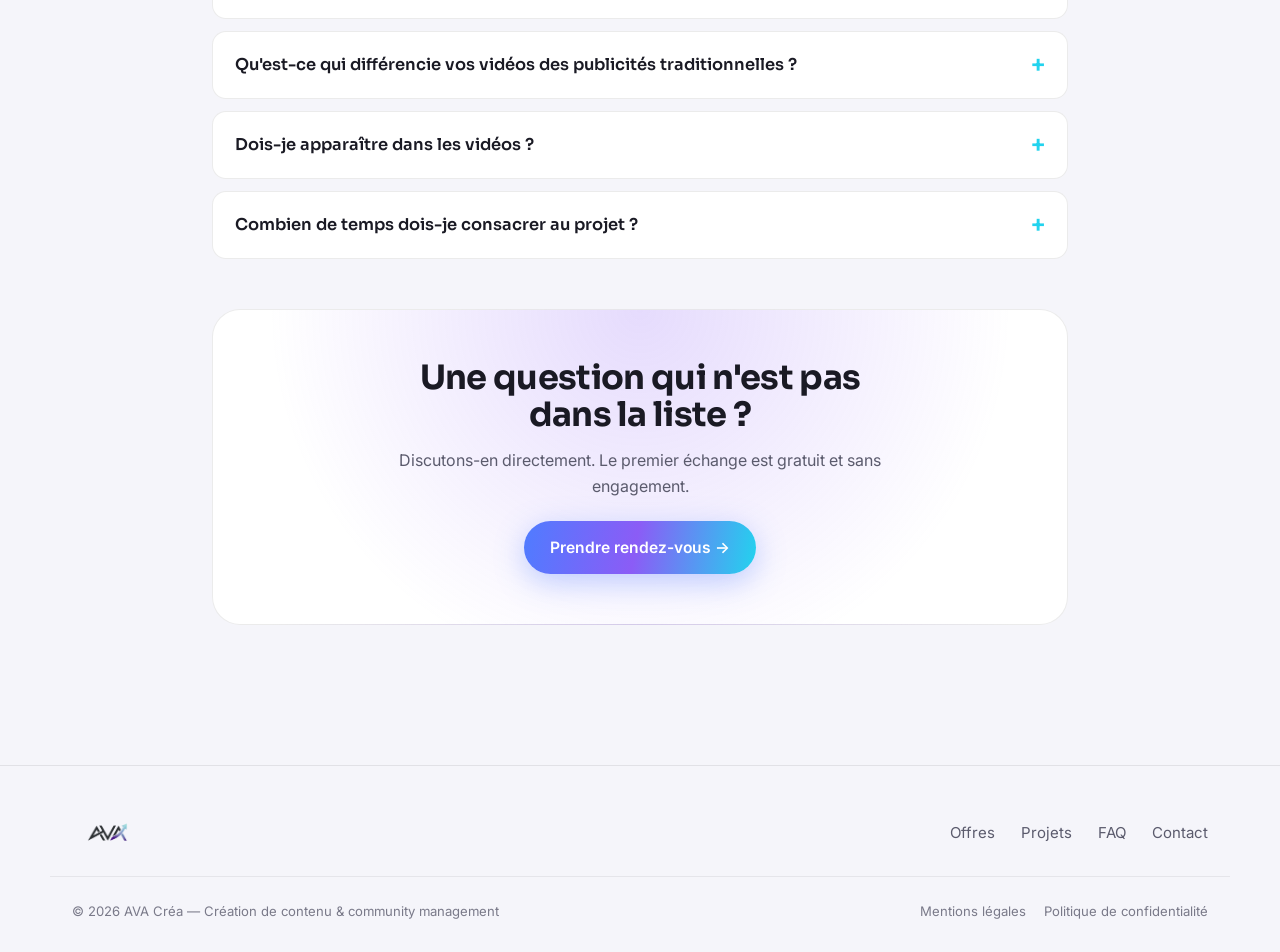
==== commit 63ec0390: "fix toggle + logos AVA transparents - Logos AVA détourés (fond noir/blanc → transparent) : logo-ava-" ====
--- a/faq.html
+++ b/faq.html
@@ -116,15 +116,15 @@
 
 <nav>
   <div class="nav-wrap">
-    <a href="index.html" class="logo" aria-label="AVA Créa - accueil"><img class="logo-dark" src="images/logo-ava-noir.png" alt="AVA Créa"><img class="logo-light" src="images/logo-ava-blanc.png" alt="AVA Créa"></a>
+    <a href="index.html" class="logo" aria-label="AVA Créa - accueil"><img class="logo-dark" src="images/logo-ava-dark.png" alt="AVA Créa"><img class="logo-light" src="images/logo-ava-light.png" alt="AVA Créa"></a>
     <div class="links">
       <a href="index.html#offres">Offres</a>
-      <a href="index.html#projets">Projets</a>
+      <a href="projets.html">Projets</a>
       <a href="index.html#process">Méthode</a>
       <a href="index.html#avis">Avis</a>
-      <button class="theme-toggle" data-theme-toggle aria-label="Changer de thème"><span data-theme-icon>☀️</span></button>
       <a href="index.html#contact" class="btn btn-primary" style="padding:10px 20px">Booster mes ventes</a>
     </div>
+    <button class="theme-toggle" data-theme-toggle aria-label="Changer de thème"><span data-theme-icon>☀️</span></button>
   </div>
 </nav>
 
@@ -165,7 +165,7 @@
 
 <footer>
   <div class="grid">
-    <a href="index.html" class="logo" aria-label="AVA Créa - accueil"><img class="logo-dark" src="images/logo-ava-noir.png" alt="AVA Créa"><img class="logo-light" src="images/logo-ava-blanc.png" alt="AVA Créa"></a>
+    <a href="index.html" class="logo" aria-label="AVA Créa - accueil"><img class="logo-dark" src="images/logo-ava-dark.png" alt="AVA Créa"><img class="logo-light" src="images/logo-ava-light.png" alt="AVA Créa"></a>
     <div class="links">
       <a href="index.html#offres">Offres</a><a href="index.html#projets">Projets</a><a href="faq.html">FAQ</a><a href="index.html#contact">Contact</a>
     </div>
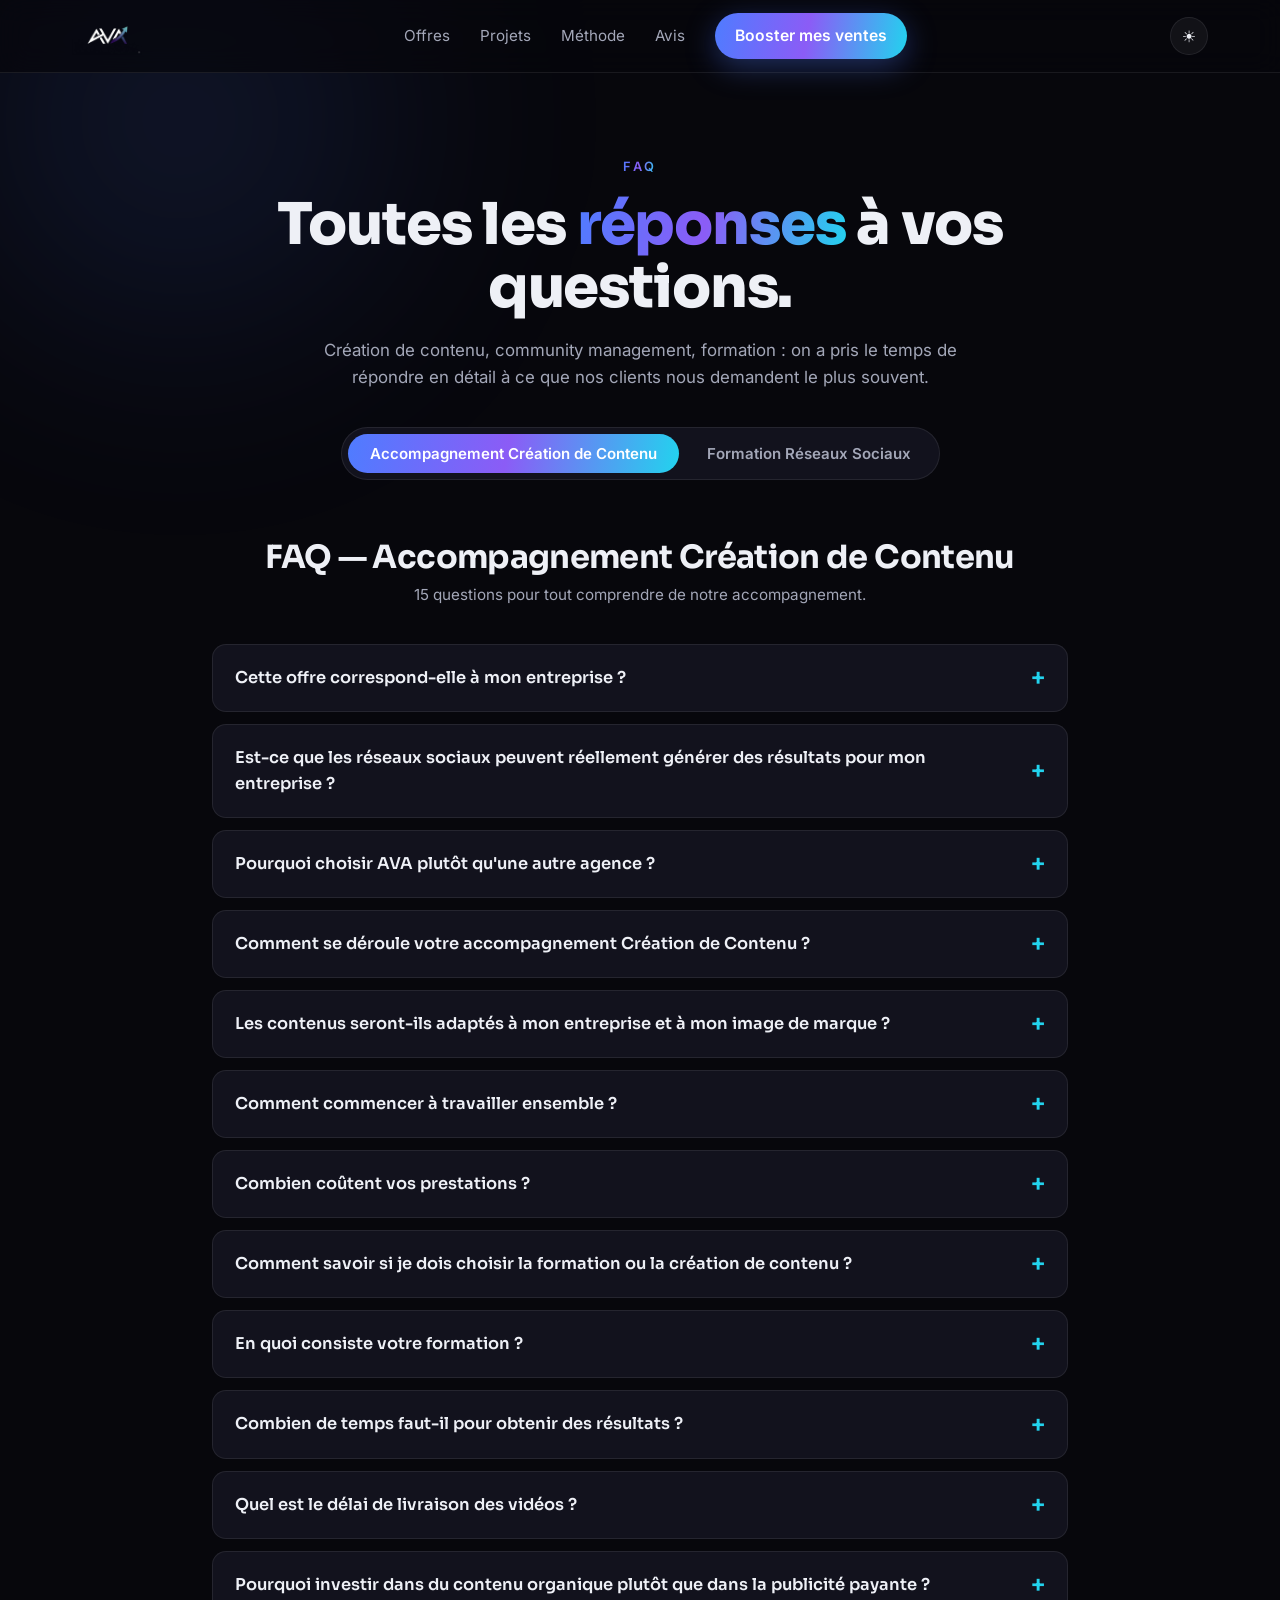
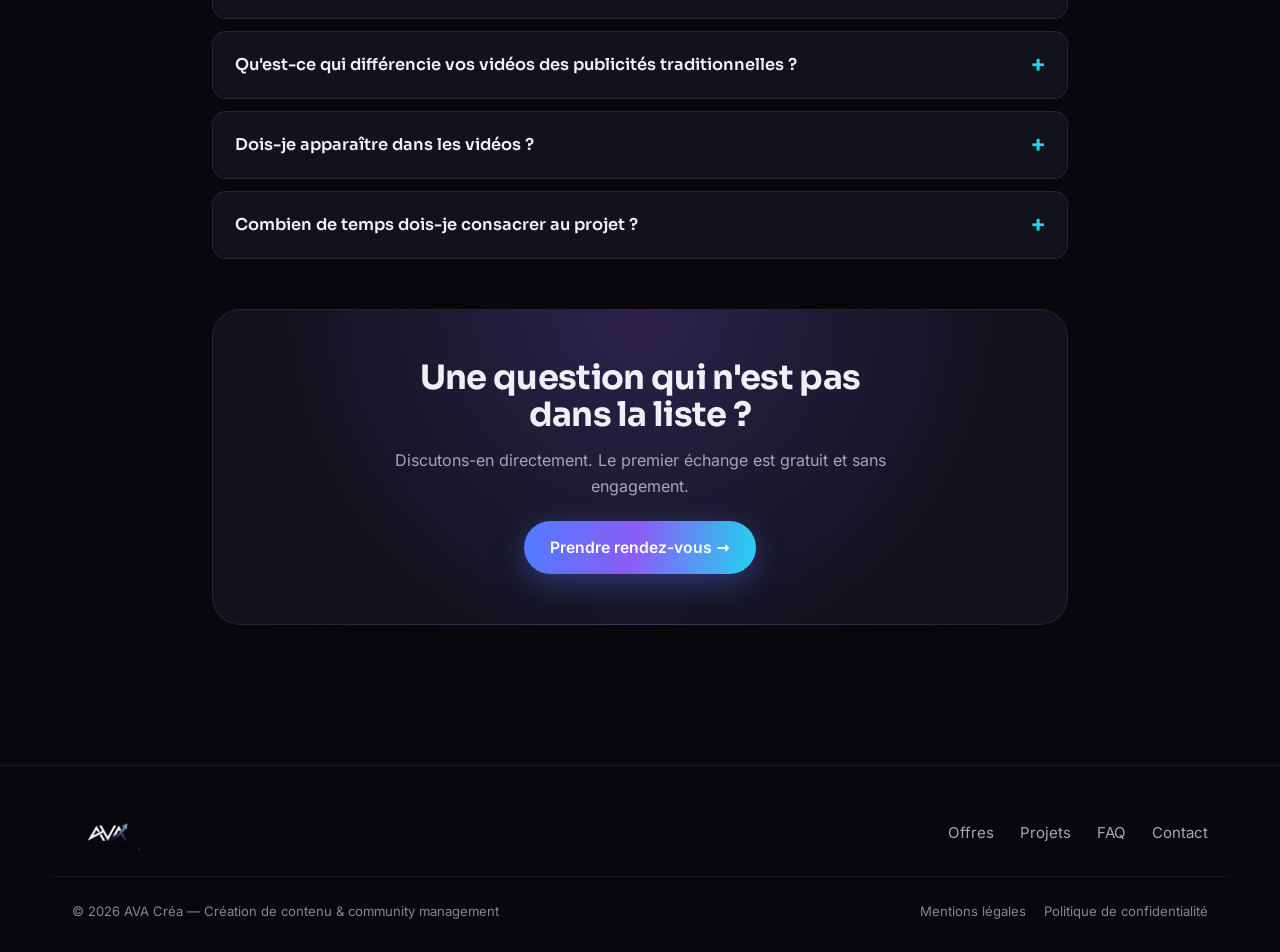
==== commit 7fa3977a: "Polices servies par le site, plus d'appel à Google Fonts (RGPD) Co-Authored-By: Claude Opus 5.5 <nor" ====
--- a/faq.html
+++ b/faq.html
@@ -5,7 +5,7 @@
 <meta name="viewport" content="width=device-width, initial-scale=1" />
 <title>FAQ — AVA Créa</title>
 <meta name="description" content="Toutes les réponses à vos questions sur la création de contenu vidéo, le community management et la formation réseaux sociaux par AVA Créa." />
-<link rel="canonical" href="https://avacrea.fr/faq.html" />
+<link rel="canonical" href="https://agenceava.fr/faq.html" />
 <link rel="icon" type="image/png" href="images/logo-ava-noir.png" />
 
 <!-- Open Graph -->
@@ -14,12 +14,10 @@
 <meta property="og:site_name" content="AVA Créa" />
 <meta property="og:title" content="FAQ — AVA Créa" />
 <meta property="og:description" content="Toutes les réponses à vos questions sur l'accompagnement Création de Contenu et la Formation Réseaux Sociaux." />
-<meta property="og:url" content="https://avacrea.fr/faq.html" />
-<meta property="og:image" content="https://avacrea.fr/images/og-cover.jpg" />
-
-<link rel="preconnect" href="https://fonts.googleapis.com">
-<link rel="preconnect" href="https://fonts.gstatic.com" crossorigin>
-<link href="https://fonts.googleapis.com/css2?family=Sora:wght@400;500;600;700;800&family=Inter:wght@300;400;500;600;700&display=swap" rel="stylesheet">
+<meta property="og:url" content="https://agenceava.fr/faq.html" />
+<meta property="og:image" content="https://agenceava.fr/images/og-cover.jpg" />
+
+<link rel="stylesheet" href="assets/polices/polices.css">
 <style>
 :root{
   --bg:#07070c; --bg2:#0d0d16; --card:#12121d; --line:rgba(255,255,255,.08);
--- a/assets/polices/polices.css
+++ b/assets/polices/polices.css
@@ -0,0 +1,142 @@
+/* Polices hébergées localement (RGPD) — source : Fontsource @5.3.0,
+   sous-ensembles latin + latin-ext. Remplace le service Google Fonts. */
+
+/* sora-latin-ext-600-normal */
+@font-face {
+  font-family: 'Sora';
+  font-style: normal;
+  font-weight: 600;
+  font-display: swap;
+  src: url('sora-latin-ext-600-normal.woff2') format('woff2');
+  unicode-range: U+0100-02BA,U+02BD-02C5,U+02C7-02CC,U+02CE-02D7,U+02DD-02FF,U+0304,U+0308,U+0329,U+1D00-1DBF,U+1E00-1E9F,U+1EF2-1EFF,U+2020,U+20A0-20AB,U+20AD-20C0,U+2113,U+2C60-2C7F,U+A720-A7FF;
+}
+
+/* sora-latin-600-normal */
+@font-face {
+  font-family: 'Sora';
+  font-style: normal;
+  font-weight: 600;
+  font-display: swap;
+  src: url('sora-latin-600-normal.woff2') format('woff2');
+  unicode-range: U+0000-00FF,U+0131,U+0152-0153,U+02BB-02BC,U+02C6,U+02DA,U+02DC,U+0304,U+0308,U+0329,U+2000-206F,U+20AC,U+2122,U+2191,U+2193,U+2212,U+2215,U+FEFF,U+FFFD;
+}
+
+/* sora-latin-ext-700-normal */
+@font-face {
+  font-family: 'Sora';
+  font-style: normal;
+  font-weight: 700;
+  font-display: swap;
+  src: url('sora-latin-ext-700-normal.woff2') format('woff2');
+  unicode-range: U+0100-02BA,U+02BD-02C5,U+02C7-02CC,U+02CE-02D7,U+02DD-02FF,U+0304,U+0308,U+0329,U+1D00-1DBF,U+1E00-1E9F,U+1EF2-1EFF,U+2020,U+20A0-20AB,U+20AD-20C0,U+2113,U+2C60-2C7F,U+A720-A7FF;
+}
+
+/* sora-latin-700-normal */
+@font-face {
+  font-family: 'Sora';
+  font-style: normal;
+  font-weight: 700;
+  font-display: swap;
+  src: url('sora-latin-700-normal.woff2') format('woff2');
+  unicode-range: U+0000-00FF,U+0131,U+0152-0153,U+02BB-02BC,U+02C6,U+02DA,U+02DC,U+0304,U+0308,U+0329,U+2000-206F,U+20AC,U+2122,U+2191,U+2193,U+2212,U+2215,U+FEFF,U+FFFD;
+}
+
+/* sora-latin-ext-800-normal */
+@font-face {
+  font-family: 'Sora';
+  font-style: normal;
+  font-weight: 800;
+  font-display: swap;
+  src: url('sora-latin-ext-800-normal.woff2') format('woff2');
+  unicode-range: U+0100-02BA,U+02BD-02C5,U+02C7-02CC,U+02CE-02D7,U+02DD-02FF,U+0304,U+0308,U+0329,U+1D00-1DBF,U+1E00-1E9F,U+1EF2-1EFF,U+2020,U+20A0-20AB,U+20AD-20C0,U+2113,U+2C60-2C7F,U+A720-A7FF;
+}
+
+/* sora-latin-800-normal */
+@font-face {
+  font-family: 'Sora';
+  font-style: normal;
+  font-weight: 800;
+  font-display: swap;
+  src: url('sora-latin-800-normal.woff2') format('woff2');
+  unicode-range: U+0000-00FF,U+0131,U+0152-0153,U+02BB-02BC,U+02C6,U+02DA,U+02DC,U+0304,U+0308,U+0329,U+2000-206F,U+20AC,U+2122,U+2191,U+2193,U+2212,U+2215,U+FEFF,U+FFFD;
+}
+
+/* inter-latin-ext-400-normal */
+@font-face {
+  font-family: 'Inter';
+  font-style: normal;
+  font-weight: 400;
+  font-display: swap;
+  src: url('inter-latin-ext-400-normal.woff2') format('woff2');
+  unicode-range: U+0100-02BA,U+02BD-02C5,U+02C7-02CC,U+02CE-02D7,U+02DD-02FF,U+0304,U+0308,U+0329,U+1D00-1DBF,U+1E00-1E9F,U+1EF2-1EFF,U+2020,U+20A0-20AB,U+20AD-20C0,U+2113,U+2C60-2C7F,U+A720-A7FF;
+}
+
+/* inter-latin-400-normal */
+@font-face {
+  font-family: 'Inter';
+  font-style: normal;
+  font-weight: 400;
+  font-display: swap;
+  src: url('inter-latin-400-normal.woff2') format('woff2');
+  unicode-range: U+0000-00FF,U+0131,U+0152-0153,U+02BB-02BC,U+02C6,U+02DA,U+02DC,U+0304,U+0308,U+0329,U+2000-206F,U+20AC,U+2122,U+2191,U+2193,U+2212,U+2215,U+FEFF,U+FFFD;
+}
+
+/* inter-latin-ext-500-normal */
+@font-face {
+  font-family: 'Inter';
+  font-style: normal;
+  font-weight: 500;
+  font-display: swap;
+  src: url('inter-latin-ext-500-normal.woff2') format('woff2');
+  unicode-range: U+0100-02BA,U+02BD-02C5,U+02C7-02CC,U+02CE-02D7,U+02DD-02FF,U+0304,U+0308,U+0329,U+1D00-1DBF,U+1E00-1E9F,U+1EF2-1EFF,U+2020,U+20A0-20AB,U+20AD-20C0,U+2113,U+2C60-2C7F,U+A720-A7FF;
+}
+
+/* inter-latin-500-normal */
+@font-face {
+  font-family: 'Inter';
+  font-style: normal;
+  font-weight: 500;
+  font-display: swap;
+  src: url('inter-latin-500-normal.woff2') format('woff2');
+  unicode-range: U+0000-00FF,U+0131,U+0152-0153,U+02BB-02BC,U+02C6,U+02DA,U+02DC,U+0304,U+0308,U+0329,U+2000-206F,U+20AC,U+2122,U+2191,U+2193,U+2212,U+2215,U+FEFF,U+FFFD;
+}
+
+/* inter-latin-ext-600-normal */
+@font-face {
+  font-family: 'Inter';
+  font-style: normal;
+  font-weight: 600;
+  font-display: swap;
+  src: url('inter-latin-ext-600-normal.woff2') format('woff2');
+  unicode-range: U+0100-02BA,U+02BD-02C5,U+02C7-02CC,U+02CE-02D7,U+02DD-02FF,U+0304,U+0308,U+0329,U+1D00-1DBF,U+1E00-1E9F,U+1EF2-1EFF,U+2020,U+20A0-20AB,U+20AD-20C0,U+2113,U+2C60-2C7F,U+A720-A7FF;
+}
+
+/* inter-latin-600-normal */
+@font-face {
+  font-family: 'Inter';
+  font-style: normal;
+  font-weight: 600;
+  font-display: swap;
+  src: url('inter-latin-600-normal.woff2') format('woff2');
+  unicode-range: U+0000-00FF,U+0131,U+0152-0153,U+02BB-02BC,U+02C6,U+02DA,U+02DC,U+0304,U+0308,U+0329,U+2000-206F,U+20AC,U+2122,U+2191,U+2193,U+2212,U+2215,U+FEFF,U+FFFD;
+}
+
+/* inter-latin-ext-700-normal */
+@font-face {
+  font-family: 'Inter';
+  font-style: normal;
+  font-weight: 700;
+  font-display: swap;
+  src: url('inter-latin-ext-700-normal.woff2') format('woff2');
+  unicode-range: U+0100-02BA,U+02BD-02C5,U+02C7-02CC,U+02CE-02D7,U+02DD-02FF,U+0304,U+0308,U+0329,U+1D00-1DBF,U+1E00-1E9F,U+1EF2-1EFF,U+2020,U+20A0-20AB,U+20AD-20C0,U+2113,U+2C60-2C7F,U+A720-A7FF;
+}
+
+/* inter-latin-700-normal */
+@font-face {
+  font-family: 'Inter';
+  font-style: normal;
+  font-weight: 700;
+  font-display: swap;
+  src: url('inter-latin-700-normal.woff2') format('woff2');
+  unicode-range: U+0000-00FF,U+0131,U+0152-0153,U+02BB-02BC,U+02C6,U+02DA,U+02DC,U+0304,U+0308,U+0329,U+2000-206F,U+20AC,U+2122,U+2191,U+2193,U+2212,U+2215,U+FEFF,U+FFFD;
+}
